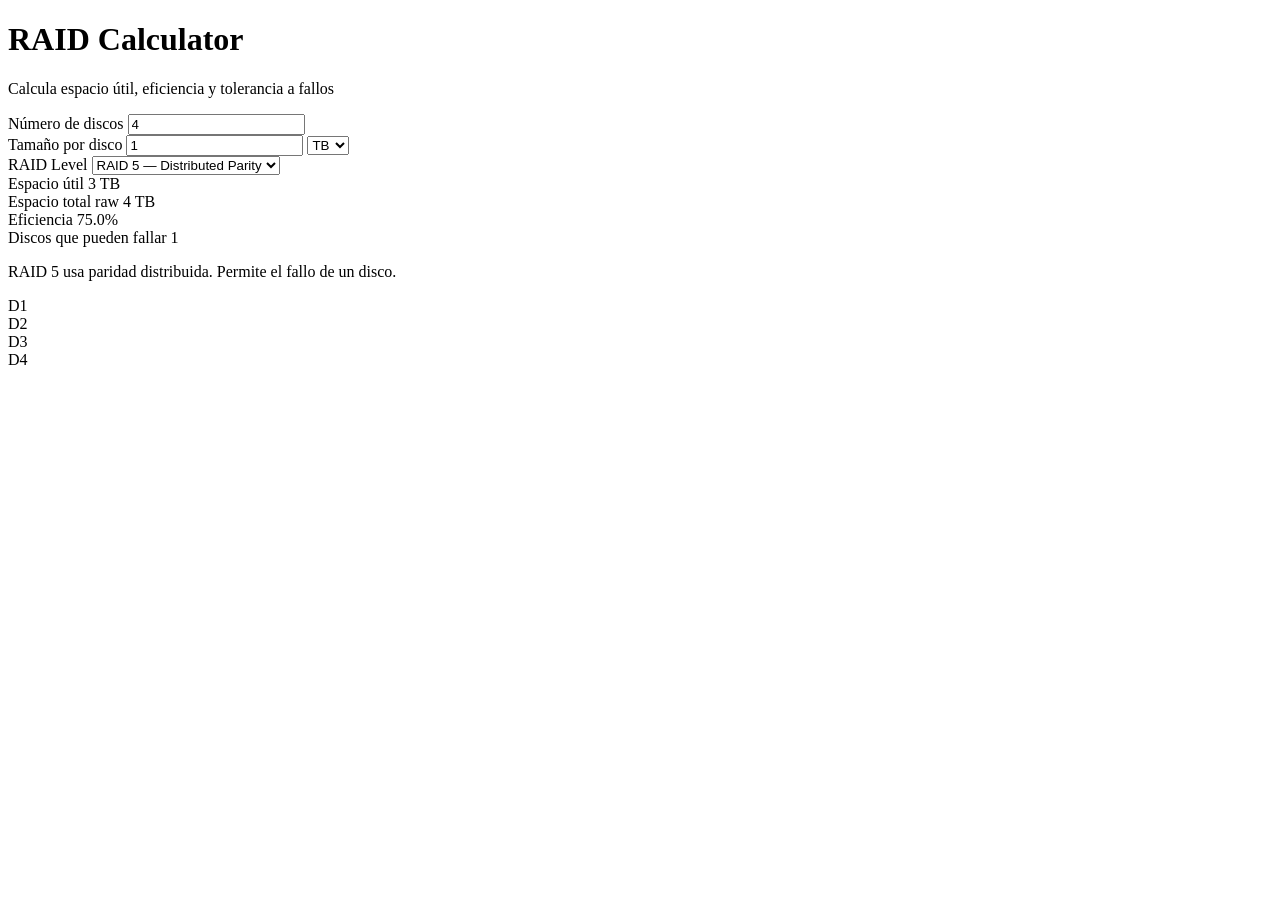
==== mini-apps/raid-calculator/index.html @ 079ce471 "Add RAID calculator mini app (CompTIA A+ storage practice)" ====
<!DOCTYPE html>
<html lang="es">
<head>
  <meta charset="UTF-8">
  <meta name="viewport" content="width=device-width, initial-scale=1.0">
  <title>RAID Calculator</title>
  <link rel="stylesheet" href="index.cs">
</head>
<body>

  <header>
    <h1>RAID Calculator</h1>
    <p>Calcula espacio útil, eficiencia y tolerancia a fallos</p>
  </header>

  <main>

    <section class="inputs">
      <div class="field">
        <label for="num-drives">Número de discos</label>
        <input type="number" id="num-drives" min="2" value="4">
      </div>

      <div class="field">
        <label for="drive-size">Tamaño por disco</label>
        <input type="number" id="drive-size" min="1" value="1">
        <select id="unit">
          <option value="GB">GB</option>
          <option value="TB" selected>TB</option>
        </select>
      </div>

      <div class="field">
        <label for="raid-level">RAID Level</label>
        <select id="raid-level">
          <option value="0">RAID 0 — Striping</option>
          <option value="1">RAID 1 — Mirroring</option>
          <option value="5" selected>RAID 5 — Distributed Parity</option>
          <option value="6">RAID 6 — Double Parity</option>
          <option value="10">RAID 10 — Stripe of Mirrors</option>
        </select>
      </div>
    </section>

    <section class="results">
      <div class="stat">
        <span class="stat-label">Espacio útil</span>
        <span class="stat-value" id="usable-space">—</span>
      </div>
      <div class="stat">
        <span class="stat-label">Espacio total raw</span>
        <span class="stat-value" id="total-space">—</span>
      </div>
      <div class="stat">
        <span class="stat-label">Eficiencia</span>
        <span class="stat-value" id="efficiency">—</span>
      </div>
      <div class="stat">
        <span class="stat-label">Discos que pueden fallar</span>
        <span class="stat-value" id="fault-tolerance">—</span>
      </div>
    </section>

    <section class="description">
      <p id="raid-description">Selecciona un RAID level para ver la descripción.</p>
    </section>

    <section class="diagram">
      <div id="disk-visual"></div>
    </section>

  </main>

  <script src="script.js"></script>
</body>
</html>
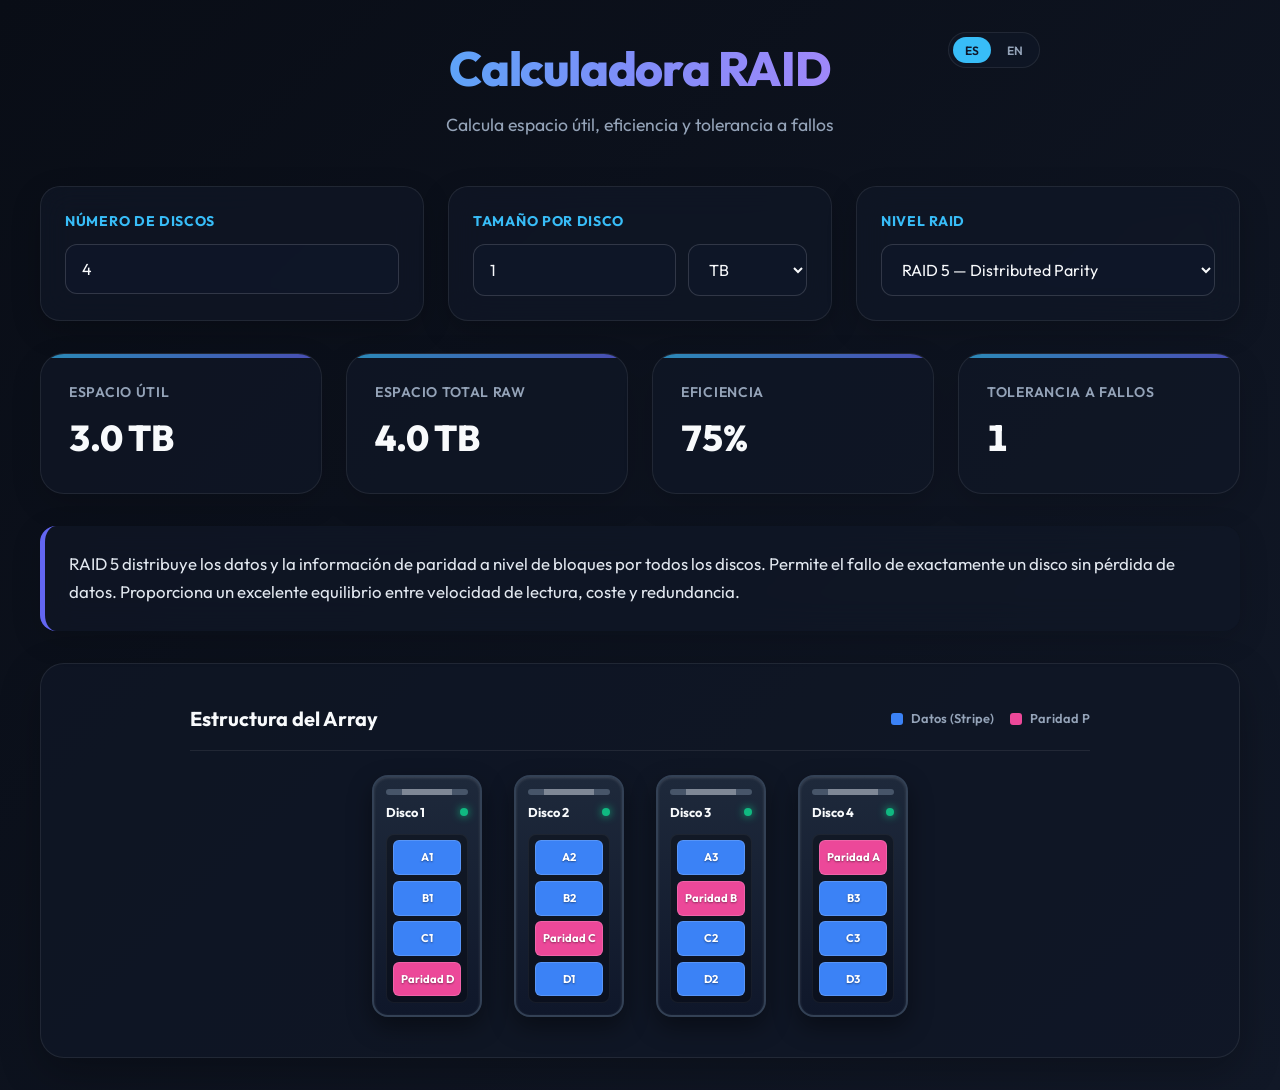
==== commit 8b7c4832: "feat(raid-calculator): Refactor logic, add validation, visual block diagram, and bilingual switch" ====
--- a/mini-apps/raid-calculator/index.html
+++ b/mini-apps/raid-calculator/index.html
@@ -3,35 +3,53 @@
 <head>
   <meta charset="UTF-8">
   <meta name="viewport" content="width=device-width, initial-scale=1.0">
-  <title>RAID Calculator</title>
-  <link rel="stylesheet" href="index.cs">
+  <title>RAID Calculator — CompTIA A+ Storage Study Tool</title>
+  <!-- Google Fonts for Outfit and Inter -->
+  <link rel="preconnect" href="https://fonts.googleapis.com">
+  <link rel="preconnect" href="https://fonts.gstatic.com" crossorigin>
+  <link href="https://fonts.googleapis.com/css2?family=Inter:wght@400;500;600;700&family=Outfit:wght@400;600;700;800&display=swap" rel="stylesheet">
+  <link rel="stylesheet" href="index.css">
 </head>
 <body>
 
   <header>
-    <h1>RAID Calculator</h1>
-    <p>Calcula espacio útil, eficiencia y tolerancia a fallos</p>
+    <div class="lang-toggle">
+      <button id="btn-es" class="lang-btn active">ES</button>
+      <button id="btn-en" class="lang-btn">EN</button>
+    </div>
+    <h1 id="header-title">RAID Calculator</h1>
+    <p id="header-subtitle">Calcula espacio útil, eficiencia y tolerancia a fallos</p>
   </header>
 
   <main>
 
+    <!-- Validation Warning Banner -->
+    <div id="warning-banner" class="warning-banner hidden">
+      <svg viewBox="0 0 24 24">
+        <path d="M12 2C6.48 2 2 6.48 2 12s4.48 10 10 10 10-4.48 10-10S17.52 2 12 2zm1 15h-2v-2h2v2zm0-4h-2V7h2v6z"/>
+      </svg>
+      <span id="warning-text">La configuración seleccionada no es válida.</span>
+    </div>
+
     <section class="inputs">
       <div class="field">
-        <label for="num-drives">Número de discos</label>
-        <input type="number" id="num-drives" min="2" value="4">
+        <label for="num-drives" id="label-num-drives">Número de discos</label>
+        <input type="number" id="num-drives" min="1" value="4">
       </div>
 
       <div class="field">
-        <label for="drive-size">Tamaño por disco</label>
-        <input type="number" id="drive-size" min="1" value="1">
-        <select id="unit">
-          <option value="GB">GB</option>
-          <option value="TB" selected>TB</option>
-        </select>
+        <label for="drive-size" id="label-drive-size">Tamaño por disco</label>
+        <div class="size-input">
+          <input type="number" id="drive-size" min="1" value="1">
+          <select id="unit">
+            <option value="GB">GB</option>
+            <option value="TB" selected>TB</option>
+          </select>
+        </div>
       </div>
 
       <div class="field">
-        <label for="raid-level">RAID Level</label>
+        <label for="raid-level" id="label-raid-level">Nivel RAID</label>
         <select id="raid-level">
           <option value="0">RAID 0 — Striping</option>
           <option value="1">RAID 1 — Mirroring</option>
@@ -43,29 +61,50 @@
     </section>
 
     <section class="results">
-      <div class="stat">
-        <span class="stat-label">Espacio útil</span>
+      <div class="stat" id="stat-usable">
+        <span class="stat-label" id="label-usable-space">Espacio útil</span>
         <span class="stat-value" id="usable-space">—</span>
       </div>
-      <div class="stat">
-        <span class="stat-label">Espacio total raw</span>
+      <div class="stat" id="stat-total">
+        <span class="stat-label" id="label-total-space">Espacio total raw</span>
         <span class="stat-value" id="total-space">—</span>
       </div>
-      <div class="stat">
-        <span class="stat-label">Eficiencia</span>
+      <div class="stat" id="stat-efficiency">
+        <span class="stat-label" id="label-efficiency">Eficiencia</span>
         <span class="stat-value" id="efficiency">—</span>
       </div>
-      <div class="stat">
-        <span class="stat-label">Discos que pueden fallar</span>
+      <div class="stat" id="stat-fault">
+        <span class="stat-label" id="label-fault-tolerance">Discos que pueden fallar</span>
         <span class="stat-value" id="fault-tolerance">—</span>
       </div>
     </section>
 
     <section class="description">
-      <p id="raid-description">Selecciona un RAID level para ver la descripción.</p>
+      <p id="raid-description">Selecciona un nivel RAID para ver la descripción.</p>
     </section>
 
     <section class="diagram">
+      <div class="diagram-header">
+        <span class="diagram-title" id="diagram-title">Estructura del Array</span>
+        <div class="diagram-legend">
+          <div class="legend-item">
+            <div class="legend-color data"></div>
+            <span id="legend-data">Datos (Stripe)</span>
+          </div>
+          <div class="legend-item" id="legend-mirror-item">
+            <div class="legend-color mirror"></div>
+            <span id="legend-mirror">Espejo (Mirror)</span>
+          </div>
+          <div class="legend-item" id="legend-parity-p-item">
+            <div class="legend-color parity-p"></div>
+            <span id="legend-parity-p">Paridad P</span>
+          </div>
+          <div class="legend-item" id="legend-parity-q-item">
+            <div class="legend-color parity-q"></div>
+            <span id="legend-parity-q">Paridad Q</span>
+          </div>
+        </div>
+      </div>
       <div id="disk-visual"></div>
     </section>
 
--- a/mini-apps/raid-calculator/index.css
+++ b/mini-apps/raid-calculator/index.css
@@ -0,0 +1,578 @@
+/* ==========================================================================
+   CSS Custom Properties & Design System
+   ========================================================================== */
+:root {
+  --font-family: 'Outfit', 'Inter', system-ui, -apple-system, sans-serif;
+  
+  /* Color Palette */
+  --bg-gradient: linear-gradient(135deg, #090d16 0%, #111827 100%);
+  --panel-bg: rgba(17, 24, 39, 0.7);
+  --panel-border: rgba(255, 255, 255, 0.08);
+  
+  --primary: #38bdf8;
+  --primary-glow: rgba(56, 189, 248, 0.15);
+  --secondary: #6366f1;
+  --secondary-glow: rgba(99, 102, 241, 0.15);
+  
+  --text-main: #f8fafc;
+  --text-muted: #94a3b8;
+  
+  /* State Colors */
+  --color-success: #10b981;
+  --color-success-bg: rgba(16, 185, 129, 0.1);
+  --color-warning: #f59e0b;
+  --color-warning-bg: rgba(245, 158, 11, 0.1);
+  --color-danger: #ef4444;
+  --color-danger-bg: rgba(239, 68, 68, 0.15);
+  
+  /* Blocks Color-Coding */
+  --block-data: #3b82f6;
+  --block-mirror: #818cf8;
+  --block-parity-p: #ec4899;
+  --block-parity-q: #a855f7;
+  --block-empty: #475569;
+  
+  /* Animations */
+  --transition-fast: 0.2s ease;
+  --transition-normal: 0.3s cubic-bezier(0.4, 0, 0.2, 1);
+}
+
+/* ==========================================================================
+   Reset & Base Styles
+   ========================================================================== */
+* {
+  margin: 0;
+  padding: 0;
+  box-sizing: border-box;
+}
+
+body {
+  font-family: var(--font-family);
+  background: var(--bg-gradient);
+  color: var(--text-main);
+  min-height: 100vh;
+  padding: 2rem 1.5rem;
+  line-height: 1.5;
+  -webkit-font-smoothing: antialiased;
+}
+
+/* ==========================================================================
+   Typography & Headers
+   ========================================================================== */
+header {
+  text-align: center;
+  max-width: 800px;
+  margin: 0 auto 3rem auto;
+  position: relative;
+}
+
+header h1 {
+  font-size: 3rem;
+  font-weight: 800;
+  letter-spacing: -0.025em;
+  background: linear-gradient(to right, #38bdf8, #818cf8, #c084fc);
+  -webkit-background-clip: text;
+  background-clip: text;
+  color: transparent;
+  margin-bottom: 0.5rem;
+}
+
+header p {
+  color: var(--text-muted);
+  font-size: 1.1rem;
+  font-weight: 400;
+}
+
+/* Lang Switcher */
+.lang-toggle {
+  position: absolute;
+  top: 0;
+  right: 0;
+  background: var(--panel-bg);
+  border: 1px solid var(--panel-border);
+  border-radius: 9999px;
+  padding: 0.25rem;
+  display: flex;
+  gap: 0.25rem;
+}
+
+.lang-btn {
+  background: transparent;
+  border: none;
+  color: var(--text-muted);
+  font-family: var(--font-family);
+  font-size: 0.75rem;
+  font-weight: 600;
+  padding: 0.35rem 0.75rem;
+  border-radius: 9999px;
+  cursor: pointer;
+  transition: var(--transition-fast);
+}
+
+.lang-btn.active {
+  background: var(--primary);
+  color: #0f172a;
+}
+
+/* ==========================================================================
+   Layout Containers
+   ========================================================================== */
+main {
+  max-width: 1200px;
+  margin: 0 auto;
+  display: flex;
+  flex-direction: column;
+  gap: 2rem;
+}
+
+/* ==========================================================================
+   Inputs Section
+   ========================================================================== */
+.inputs {
+  display: grid;
+  grid-template-columns: repeat(auto-fit, minmax(280px, 1fr));
+  gap: 1.5rem;
+}
+
+.field {
+  background: var(--panel-bg);
+  backdrop-filter: blur(16px);
+  -webkit-backdrop-filter: blur(16px);
+  border: 1px solid var(--panel-border);
+  border-radius: 20px;
+  padding: 1.5rem;
+  box-shadow: 0 10px 30px rgba(0, 0, 0, 0.2);
+  transition: border-color var(--transition-normal);
+}
+
+.field:focus-within {
+  border-color: rgba(56, 189, 248, 0.4);
+}
+
+.field label {
+  display: block;
+  margin-bottom: 0.75rem;
+  color: var(--primary);
+  font-size: 0.875rem;
+  font-weight: 700;
+  text-transform: uppercase;
+  letter-spacing: 0.05em;
+}
+
+.field input,
+.field select {
+  width: 100%;
+  padding: 0.85rem 1rem;
+  border: 1px solid rgba(255, 255, 255, 0.15);
+  border-radius: 12px;
+  background: rgba(15, 23, 42, 0.8);
+  color: var(--text-main);
+  font-family: var(--font-family);
+  font-size: 1rem;
+  outline: none;
+  transition: all var(--transition-fast);
+}
+
+.field input:focus,
+.field select:focus {
+  border-color: var(--primary);
+  box-shadow: 0 0 0 3px var(--primary-glow);
+}
+
+.size-input {
+  display: flex;
+  gap: 0.75rem;
+}
+
+.size-input input {
+  flex: 3;
+}
+
+.size-input select {
+  flex: 1.5;
+  min-width: 90px;
+}
+
+/* ==========================================================================
+   Alerts & Warnings
+   ========================================================================== */
+.warning-banner {
+  background: var(--color-danger-bg);
+  border: 1px solid rgba(239, 68, 68, 0.3);
+  border-radius: 16px;
+  padding: 1.25rem 1.5rem;
+  display: flex;
+  align-items: center;
+  gap: 1rem;
+  color: #fca5a5;
+  font-weight: 500;
+  transition: all var(--transition-normal);
+  animation: fadeIn 0.3s ease-out;
+}
+
+.warning-banner.hidden {
+  display: none !important;
+}
+
+.warning-banner svg {
+  flex-shrink: 0;
+  width: 24px;
+  height: 24px;
+  fill: var(--color-danger);
+}
+
+/* ==========================================================================
+   Metrics / Results Grid
+   ========================================================================== */
+.results {
+  display: grid;
+  grid-template-columns: repeat(auto-fit, minmax(220px, 1fr));
+  gap: 1.5rem;
+}
+
+.stat {
+  background: var(--panel-bg);
+  border: 1px solid var(--panel-border);
+  padding: 1.75rem;
+  border-radius: 24px;
+  position: relative;
+  overflow: hidden;
+  box-shadow: 0 10px 30px rgba(0, 0, 0, 0.15);
+  transition: all var(--transition-normal);
+}
+
+.stat::before {
+  content: '';
+  position: absolute;
+  top: 0;
+  left: 0;
+  width: 100%;
+  height: 4px;
+  background: linear-gradient(90deg, var(--primary), var(--secondary));
+  opacity: 0.7;
+}
+
+.stat:hover {
+  transform: translateY(-5px);
+  border-color: rgba(255, 255, 255, 0.15);
+  box-shadow: 0 15px 35px rgba(0, 0, 0, 0.25);
+}
+
+.stat-label {
+  display: block;
+  margin-bottom: 0.5rem;
+  color: var(--text-muted);
+  font-size: 0.875rem;
+  font-weight: 600;
+  text-transform: uppercase;
+  letter-spacing: 0.05em;
+}
+
+.stat-value {
+  font-size: 2.25rem;
+  font-weight: 800;
+  color: var(--text-main);
+  font-feature-settings: "tnum";
+}
+
+/* Error/Warning metric state */
+.stat.error-state::before {
+  background: var(--color-danger);
+}
+.stat.error-state .stat-value {
+  color: var(--color-danger);
+}
+
+/* ==========================================================================
+   Description Block
+   ========================================================================== */
+.description {
+  background: var(--panel-bg);
+  backdrop-filter: blur(16px);
+  -webkit-backdrop-filter: blur(16px);
+  border-left: 5px solid var(--secondary);
+  border-radius: 16px;
+  padding: 1.5rem;
+  box-shadow: 0 8px 30px rgba(0, 0, 0, 0.15);
+}
+
+.description p {
+  color: #e2e8f0;
+  line-height: 1.7;
+  font-size: 1.05rem;
+}
+
+/* ==========================================================================
+   Visual Diagram (Array & Disks)
+   ========================================================================== */
+.diagram {
+  background: var(--panel-bg);
+  border: 1px solid var(--panel-border);
+  border-radius: 24px;
+  padding: 2.5rem 1.5rem;
+  box-shadow: 0 15px 40px rgba(0, 0, 0, 0.25);
+  display: flex;
+  flex-direction: column;
+  align-items: center;
+  gap: 1.5rem;
+}
+
+.diagram-header {
+  width: 100%;
+  max-width: 900px;
+  display: flex;
+  justify-content: space-between;
+  align-items: center;
+  flex-wrap: wrap;
+  gap: 1rem;
+  border-bottom: 1px solid rgba(255, 255, 255, 0.08);
+  padding-bottom: 1rem;
+}
+
+.diagram-title {
+  font-size: 1.25rem;
+  font-weight: 700;
+  color: var(--text-main);
+}
+
+/* Legend of Blocks */
+.diagram-legend {
+  display: flex;
+  gap: 1rem;
+  flex-wrap: wrap;
+}
+
+.legend-item {
+  display: flex;
+  align-items: center;
+  gap: 0.5rem;
+  font-size: 0.8rem;
+  font-weight: 600;
+  color: var(--text-muted);
+}
+
+.legend-color {
+  width: 12px;
+  height: 12px;
+  border-radius: 3px;
+}
+
+.legend-color.data { background: var(--block-data); }
+.legend-color.mirror { background: var(--block-mirror); }
+.legend-color.parity-p { background: var(--block-parity-p); }
+.legend-color.parity-q { background: var(--block-parity-q); }
+
+#disk-visual {
+  display: flex;
+  justify-content: center;
+  align-items: flex-start;
+  flex-wrap: wrap;
+  gap: 2rem;
+  width: 100%;
+  max-width: 1000px;
+  perspective: 1000px;
+}
+
+/* Sub-group mirroring wrapper for RAID 10 */
+.disk-group {
+  border: 2px dashed rgba(255, 255, 255, 0.1);
+  border-radius: 20px;
+  padding: 1rem;
+  background: rgba(255, 255, 255, 0.02);
+  display: flex;
+  gap: 1rem;
+  position: relative;
+  transition: all var(--transition-normal);
+}
+
+.disk-group:hover {
+  border-color: rgba(99, 102, 241, 0.4);
+  background: rgba(99, 102, 241, 0.03);
+}
+
+.disk-group::after {
+  content: attr(data-group-label);
+  position: absolute;
+  bottom: -22px;
+  left: 50%;
+  transform: translateX(-50%);
+  font-size: 0.75rem;
+  font-weight: 700;
+  color: var(--text-muted);
+  white-space: nowrap;
+}
+
+/* Physical HDD Simulation Card */
+.disk {
+  width: 110px;
+  background: linear-gradient(180deg, #1e293b 0%, #0f172a 100%);
+  border: 2px solid #334155;
+  border-radius: 16px;
+  box-shadow: 
+    0 10px 25px rgba(0, 0, 0, 0.4),
+    inset 0 1px 3px rgba(255, 255, 255, 0.15);
+  display: flex;
+  flex-direction: column;
+  padding: 0.75rem;
+  transition: all var(--transition-normal);
+  position: relative;
+}
+
+.disk:hover {
+  transform: translateY(-8px) scale(1.03);
+  border-color: var(--primary);
+  box-shadow: 
+    0 15px 35px rgba(56, 189, 248, 0.25),
+    inset 0 1px 3px rgba(255, 255, 255, 0.25);
+}
+
+.disk.warning-state {
+  opacity: 0.4;
+  border-color: var(--color-danger);
+  filter: grayscale(1);
+}
+
+/* Disk physical parts */
+.disk-plate {
+  height: 6px;
+  background: #475569;
+  border-radius: 3px;
+  margin-bottom: 0.5rem;
+  position: relative;
+  overflow: hidden;
+}
+
+.disk-plate::before {
+  content: '';
+  position: absolute;
+  top: 0;
+  left: 20%;
+  width: 60%;
+  height: 100%;
+  background: rgba(255, 255, 255, 0.3);
+}
+
+.disk-info {
+  display: flex;
+  justify-content: space-between;
+  align-items: center;
+  margin-bottom: 0.75rem;
+}
+
+.disk-name {
+  font-size: 0.8rem;
+  font-weight: 700;
+  color: var(--text-main);
+}
+
+.disk-status {
+  width: 8px;
+  height: 8px;
+  border-radius: 50%;
+  background: var(--color-success);
+  box-shadow: 0 0 8px var(--color-success);
+  transition: background var(--transition-fast);
+}
+
+.disk.warning-state .disk-status {
+  background: var(--color-danger);
+  box-shadow: 0 0 8px var(--color-danger);
+}
+
+/* Disk internal blocks storage representation */
+.disk-blocks {
+  display: flex;
+  flex-direction: column;
+  gap: 0.35rem;
+  background: rgba(0, 0, 0, 0.3);
+  padding: 0.35rem;
+  border-radius: 8px;
+  border: 1px solid rgba(255, 255, 255, 0.05);
+}
+
+.block {
+  font-size: 0.7rem;
+  font-weight: 700;
+  text-align: center;
+  padding: 0.5rem 0.25rem;
+  border-radius: 6px;
+  color: white;
+  text-shadow: 0 1px 2px rgba(0, 0, 0, 0.4);
+  transition: all var(--transition-fast);
+  cursor: default;
+}
+
+.block.data {
+  background: var(--block-data);
+  border: 1px solid rgba(255, 255, 255, 0.15);
+}
+
+.block.mirror {
+  background: var(--block-mirror);
+  border: 1px solid rgba(255, 255, 255, 0.15);
+}
+
+.block.parity-p {
+  background: var(--block-parity-p);
+  border: 1px solid rgba(255, 255, 255, 0.15);
+}
+
+.block.parity-q {
+  background: var(--block-parity-q);
+  border: 1px solid rgba(255, 255, 255, 0.15);
+}
+
+.block.empty {
+  background: var(--block-empty);
+  border: 1px dotted rgba(255, 255, 255, 0.1);
+  color: var(--text-muted);
+}
+
+.block:hover {
+  filter: brightness(1.2);
+  transform: scale(1.05);
+}
+
+/* ==========================================================================
+   Animations
+   ========================================================================== */
+@keyframes fadeIn {
+  from {
+    opacity: 0;
+    transform: translateY(-8px);
+  }
+  to {
+    opacity: 1;
+    transform: translateY(0);
+  }
+}
+
+/* ==========================================================================
+   Responsive Adaptability
+   ========================================================================== */
+@media (max-width: 768px) {
+  body {
+    padding: 1.5rem 1rem;
+  }
+
+  header h1 {
+    font-size: 2.25rem;
+  }
+
+  .stat-value {
+    font-size: 1.75rem;
+  }
+
+  .inputs {
+    grid-template-columns: 1fr;
+  }
+
+  .disk {
+    width: 90px;
+  }
+
+  .block {
+    font-size: 0.65rem;
+    padding: 0.4rem 0.2rem;
+  }
+}
